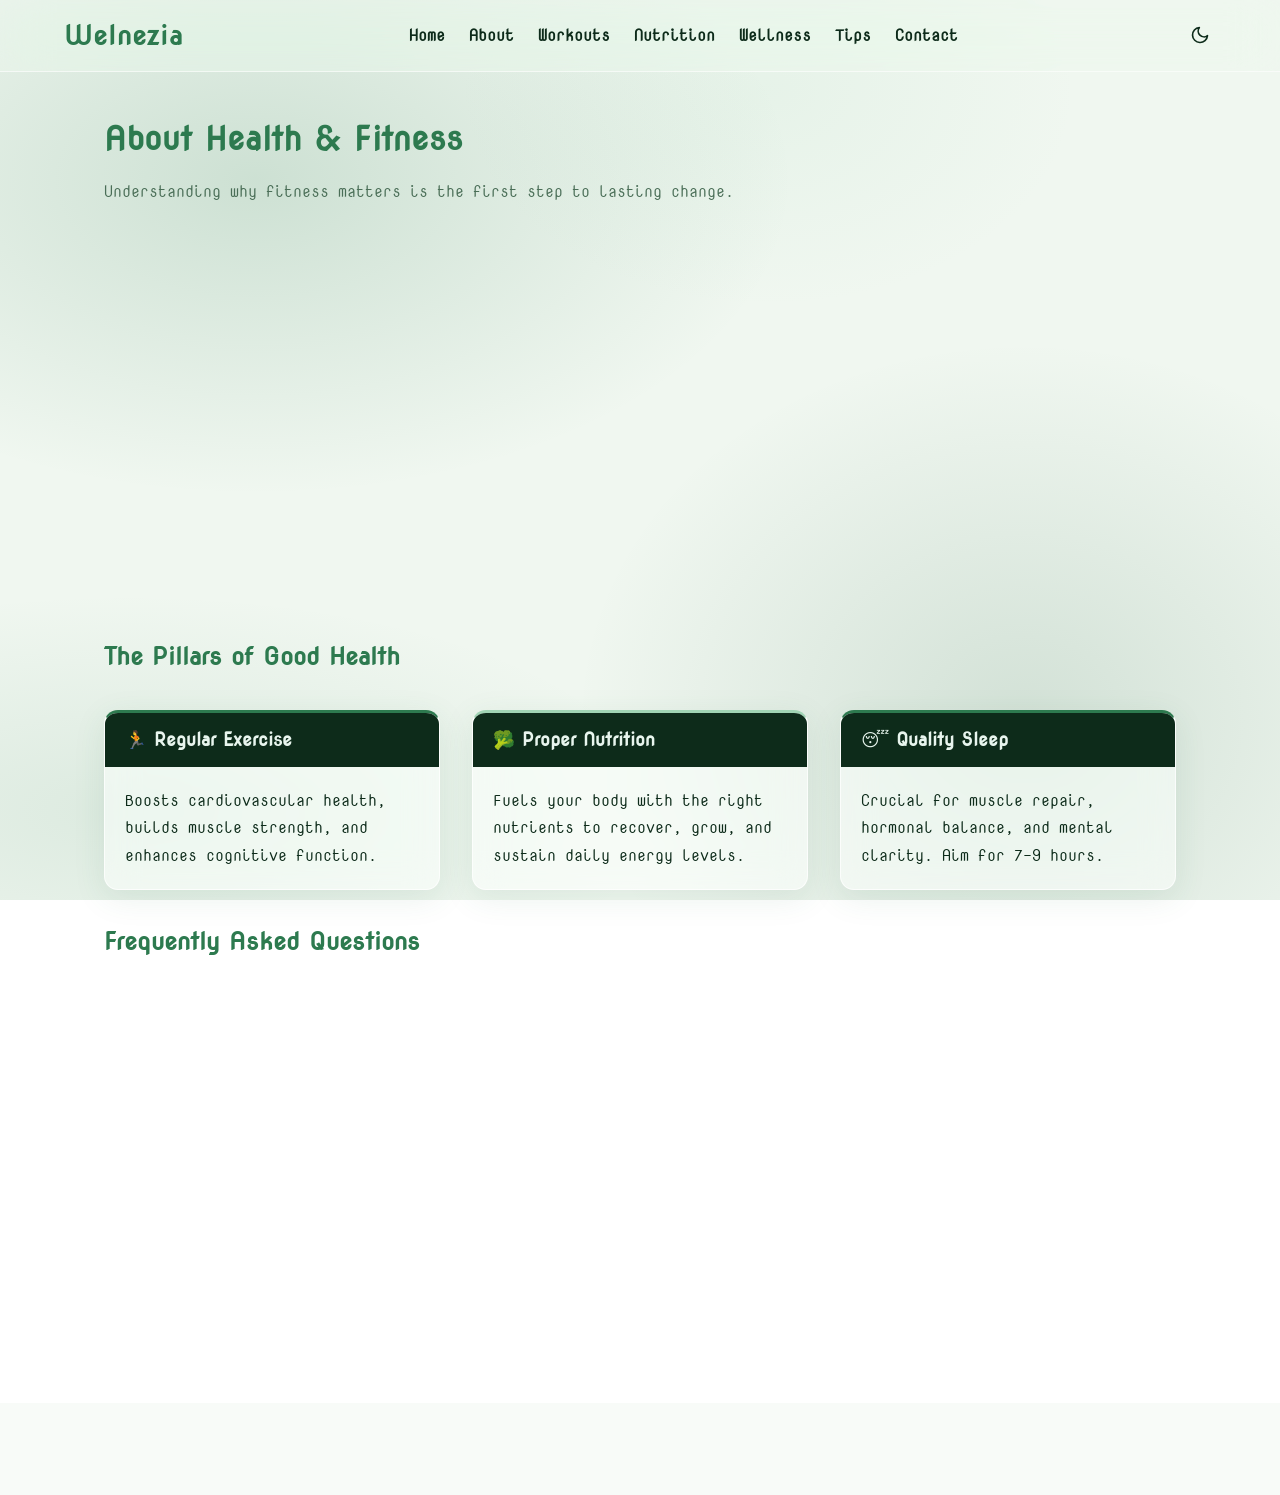
==== about.html @ c623b684 "css completed, wellness and nutrition added" ====
<!DOCTYPE html>
<html lang="en">
<head>
  <meta charset="UTF-8">
  <meta name="viewport" content="width=device-width, initial-scale=1.0">
  <title>Welnezia | About Health & Fitness</title>
  <meta name="description" content="Welnezia – About Health & Fitness. Health, fitness and mental wellness.">
  <meta name="keywords" content="health, fitness, diet, wellness, workout, nutrition">
  <meta property="og:title" content="Welnezia | About Health & Fitness">
  <meta property="og:image" content="https://picsum.photos/seed/welnezia/1200/630">
  <link rel="preconnect" href="https://fonts.googleapis.com">
  <link rel="preconnect" href="https://fonts.gstatic.com" crossorigin>
  <link href="https://fonts.googleapis.com/css2?family=Nova+Mono&family=Nova+Round&display=swap" rel="stylesheet">
  <link rel="stylesheet" href="css/style.css">
  <link rel="icon" href="data:image/svg+xml,<svg xmlns=%22http://www.w3.org/2000/svg%22 viewBox=%220 0 100 100%22><text y=%22.9em%22 font-size=%2290%22>🌿</text></svg>">
</head>
<body>
  <header>
    <a href="index.html" class="logo">Welnezia</a>
    <nav>
      <ul class="nav-links">
        <li><a href="index.html">Home</a></li>
        <li><a href="about.html">About</a></li>
        <li><a href="workouts.html">Workouts</a></li>
        <li><a href="nutrition.html">Nutrition</a></li>
        <li><a href="mental-wellness.html">Wellness</a></li>
        <li><a href="tips.html">Tips</a></li>
        <li><a href="contact.html">Contact</a></li>
      </ul>
    </nav>
    <div class="nav-controls">
      <button id="theme-toggle" aria-label="Toggle theme"></button>
      <button id="hamburger" aria-label="Open menu"></button>
    </div>
  </header>
  <div id="mobile-menu">
    <a href="index.html">Home</a>
    <a href="about.html">About</a>
    <a href="workouts.html">Workouts</a>
    <a href="nutrition.html">Nutrition</a>
    <a href="mental-wellness.html">Wellness</a>
    <a href="tips.html">Tips</a>
    <a href="contact.html">Contact</a>
  </div>
  <main>

    <h1>About Health &amp; Fitness</h1>
    <p style="color:var(--text-muted); margin-bottom:2rem;">Understanding why fitness matters is the first step to lasting change.</p>

    <div class="media-wrapper">
      <iframe width="100%" height="360" src="https://www.youtube.com/embed/v7AYKMP6rOE" title="Why Fitness Matters" frameborder="0" allowfullscreen loading="lazy"></iframe>
    </div>

    <section style="margin: 2rem 0;">
      <h2>The Pillars of Good Health</h2>
      <div class="grid-container">
        <div class="card"><div class="card-heading">🏃 Regular Exercise</div><div class="card-body"><p>Boosts cardiovascular health, builds muscle strength, and enhances cognitive function.</p></div></div>
        <div class="card"><div class="card-heading">🥦 Proper Nutrition</div><div class="card-body"><p>Fuels your body with the right nutrients to recover, grow, and sustain daily energy levels.</p></div></div>
        <div class="card"><div class="card-heading">😴 Quality Sleep</div><div class="card-body"><p>Crucial for muscle repair, hormonal balance, and mental clarity. Aim for 7–9 hours.</p></div></div>
      </div>
    </section>

    <section style="margin: 2rem 0;">
      <h2>Frequently Asked Questions</h2>
      <details><summary>Why is fitness important?</summary><p>It improves cardiovascular health, builds muscle, enhances mental clarity, reduces stress, and helps prevent chronic diseases.</p></details>
      <details><summary>What are the risks of a sedentary lifestyle?</summary><p>Increased risk of obesity, heart disease, type-2 diabetes, depression, and a significantly reduced metabolic rate.</p></details>
      <details><summary>How often should a beginner exercise?</summary><p>Start with 3–4 days per week with moderate intensity. Consistency matters more than intensity in the beginning.</p></details>
      <details><summary>Can I get fit without a gym?</summary><p>Absolutely! Bodyweight exercises like push-ups, squats, and yoga can be extremely effective when done regularly.</p></details>
    </section>
  </main>
  <footer>
    <p>&copy; 2026 <strong>Welnezia</strong> &mdash; Amrita School of Computing, S2 B.Tech CSE-AI</p>
  </footer>
  <script src="js/script.js"></script>
</body>
</html>
---- css/style.css ----
@import url('https://fonts.googleapis.com/css2?family=Nova+Mono&family=Nova+Round&display=swap');

/* ── Reset ── */
*, *::before, *::after { box-sizing: border-box; margin: 0; padding: 0; }
html { scroll-behavior: smooth; font-size: 16px; }

/* ── CSS Variables ── */
:root {
  /* Forest Green scale */
  --green-50:  #e8f5ee;
  --green-100: #c8e6d4;
  --green-200: #a0d4b4;
  --green-400: #2d7a4f;
  --green-600: #1e5c3a;
  --green-800: #133d27;
  --green-900: #0d2b1a;

  /* Light theme */
  --bg: #f0f7f0;
  --surface: rgba(255,255,255,0.55);
  --primary: var(--green-400);
  --text: #0d2b1a;
  --text-muted: #4a6e57;
  --border: rgba(255,255,255,0.70);
  --card-heading-bg: var(--green-900);
  --card-heading-text: var(--green-50);
  --shadow: 0 8px 32px rgba(45,122,79,0.10);
  --nav-bg: rgba(240,247,240,0.45);
  --nav-border: rgba(255,255,255,0.60);
  --error: #b91c1c;
  --font-display: 'Nova Round', system-ui, sans-serif;
  --font-body: 'Nova Mono', monospace;
}

[data-theme="dark"] {
  --bg: #0a0f0b;
  --surface: rgba(20,35,25,0.60);
  --primary: #4db87a;
  --text: #e8f5ee;
  --text-muted: #8aab8a;
  --border: rgba(255,255,255,0.07);
  --card-heading-bg: var(--green-50);
  --card-heading-text: var(--green-900);
  --shadow: 0 8px 32px rgba(0,0,0,0.50);
  --nav-bg: rgba(10,15,11,0.55);
  --nav-border: rgba(255,255,255,0.08);
  --error: #f87171;
}

/* ── Mesh Gradient Background ── */
body {
  font-family: var(--font-body);
  color: var(--text);
  line-height: 1.7;
  min-height: 100vh;
  transition: color 0.3s;
}

body::before {
  content: '';
  position: fixed;
  inset: 0;
  z-index: -1;
  background:
    radial-gradient(ellipse 60% 50% at 20% 20%, rgba(45,122,79,0.18) 0%, transparent 70%),
    radial-gradient(ellipse 50% 60% at 80% 80%, rgba(30,92,58,0.14) 0%, transparent 70%),
    radial-gradient(ellipse 40% 40% at 60% 10%, rgba(160,212,180,0.12) 0%, transparent 60%),
    radial-gradient(ellipse 70% 40% at 10% 90%, rgba(45,122,79,0.10) 0%, transparent 60%),
    var(--bg);
  transition: background 0.3s;
}

[data-theme="dark"] body::before {
  background:
    radial-gradient(ellipse 50% 40% at 15% 25%, rgba(20,50,30,0.55) 0%, transparent 70%),
    radial-gradient(ellipse 40% 50% at 85% 75%, rgba(13,43,26,0.50) 0%, transparent 70%),
    radial-gradient(ellipse 30% 35% at 55% 5%,  rgba(30,60,40,0.30) 0%, transparent 60%),
    radial-gradient(ellipse 60% 30% at 5% 95%,  rgba(10,25,15,0.40) 0%, transparent 60%),
    var(--bg);
}

/* ── Glassmorphism Navbar ── */
header {
  background: var(--nav-bg);
  backdrop-filter: blur(24px) saturate(180%);
  -webkit-backdrop-filter: blur(24px) saturate(180%);
  border-bottom: 1px solid var(--nav-border);
  padding: 0.85rem 5%;
  display: flex;
  justify-content: space-between;
  align-items: center;
  position: sticky;
  top: 0;
  z-index: 1000;
}

.logo {
  font-family: var(--font-display);
  font-size: 1.6rem;
  font-weight: 700;
  color: var(--primary);
  text-decoration: none;
  letter-spacing: 1px;
}

/* Desktop nav */
.nav-links {
  display: flex;
  list-style: none;
  gap: 1.5rem;
  align-items: center;
}
.nav-links a {
  text-decoration: none;
  color: var(--text);
  font-family: var(--font-body);
  font-weight: 600;
  transition: color 0.2s;
}
.nav-links a:hover, .nav-links a.active { color: var(--primary); }

/* Nav right controls */
.nav-controls {
  display: flex;
  align-items: center;
  gap: 0.5rem;
}

#theme-toggle, #hamburger {
  background: none;
  border: none;
  cursor: pointer;
  color: var(--text);
  display: flex;
  align-items: center;
  justify-content: center;
  padding: 6px;
  border-radius: 6px;
  transition: background 0.2s;
}
#theme-toggle:hover, #hamburger:hover { background: rgba(45,122,79,0.12); }

/* Mobile Menu (Glass Dropdown) */
#mobile-menu {
  display: none;
  position: fixed;
  top: 57px;
  left: 0;
  right: 0;
  background: var(--nav-bg);
  backdrop-filter: blur(24px) saturate(180%);
  -webkit-backdrop-filter: blur(24px) saturate(180%);
  border-bottom: 1px solid var(--nav-border);
  padding: 1rem 5%;
  flex-direction: column;
  gap: 1rem;
  z-index: 1001;
}
#mobile-menu.open { display: flex; }
#mobile-menu a {
  text-decoration: none;
  color: var(--text);
  font-family: var(--font-body);
  font-weight: 600;
  padding: 0.5rem 0;
  border-bottom: 1px solid var(--border);
  transition: color 0.2s;
}
#mobile-menu a:hover { color: var(--primary); }

/* Hide hamburger on desktop */
#hamburger { display: none; }
@media (max-width: 768px) {
  .nav-links { display: none; }
  #hamburger { display: flex; }
}

/* ── Main Layout ── */
main {
  max-width: 1200px;
  margin: 0 auto;
  padding: 2.5rem 5%;
  min-height: 80vh;
}

h1, h2, h3, h4 {
  font-family: var(--font-display);
  color: var(--primary);
  margin-bottom: 0.75rem;
}

/* ── Hero Section ── */
.hero {
  text-align: center;
  padding: 5rem 1rem 4rem;
}
.hero h1 { font-size: 3rem; margin-bottom: 1rem; }
.hero p  { font-size: 1.1rem; color: var(--text-muted); max-width: 600px; margin: 0 auto 2rem; }

/* ── Glass Cards ── */
.card {
  background: var(--surface);
  backdrop-filter: blur(16px) saturate(160%);
  -webkit-backdrop-filter: blur(16px) saturate(160%);
  border: 1px solid var(--border);
  border-radius: 14px;
  box-shadow: var(--shadow);
  overflow: hidden;
  transition: transform 0.3s, box-shadow 0.3s;
}
.card:hover {
  transform: translateY(-6px);
  box-shadow: 0 16px 48px rgba(45,122,79,0.18);
}
.card-heading {
  background: var(--card-heading-bg);
  color: var(--card-heading-text);
  font-family: var(--font-display);
  font-size: 1.1rem;
  font-weight: 700;
  padding: 0.75rem 1.25rem;
}
.card-body { padding: 1.25rem; }

/* ── Grid ── */
.grid-container {
  display: grid;
  grid-template-columns: repeat(auto-fit, minmax(280px, 1fr));
  gap: 2rem;
  margin: 2rem 0;
}

/* ── Buttons ── */
.btn {
  display: inline-block;
  padding: 0.75rem 1.8rem;
  background: var(--primary);
  color: #fff;
  border: none;
  border-radius: 8px;
  cursor: pointer;
  font-family: var(--font-body);
  font-weight: 700;
  text-decoration: none;
  transition: transform 0.2s, filter 0.2s;
}
.btn:hover { transform: translateY(-2px); filter: brightness(1.12); }

/* ── Tables ── */
table { width: 100%; border-collapse: collapse; margin: 2rem 0; }
caption { padding: 0.75rem; font-family: var(--font-display); color: var(--text-muted); }
th, td { padding: 0.85rem 1rem; border: 1px solid rgba(45,122,79,0.2); text-align: left; }
thead th { background: var(--green-400); color: #fff; font-family: var(--font-display); }
tbody tr:nth-child(even) { background: rgba(45,122,79,0.05); }
tfoot td { font-weight: bold; background: rgba(45,122,79,0.08); }

/* ── Forms ── */
form {
  background: var(--surface);
  backdrop-filter: blur(16px);
  -webkit-backdrop-filter: blur(16px);
  border: 1px solid var(--border);
  border-radius: 14px;
  padding: 2rem;
  max-width: 620px;
  margin: 0 auto;
  display: flex;
  flex-direction: column;
  gap: 1rem;
}
fieldset { border: 1px solid rgba(45,122,79,0.25); padding: 1.25rem; border-radius: 8px; }
legend { padding: 0 0.5rem; color: var(--primary); font-family: var(--font-display); }
label { font-weight: 600; display: block; margin-top: 0.5rem; }
input[type="text"],
input[type="email"],
input[type="tel"],
input[type="date"],
input[type="number"],
select, textarea {
  width: 100%;
  padding: 0.7rem 1rem;
  border: 1px solid rgba(45,122,79,0.3);
  border-radius: 6px;
  background: rgba(255,255,255,0.3);
  color: var(--text);
  font-family: var(--font-body);
  margin-top: 0.3rem;
}
[data-theme="dark"] input,
[data-theme="dark"] select,
[data-theme="dark"] textarea { background: rgba(20,50,30,0.4); }
input:focus, textarea:focus, select:focus { outline: 2px solid var(--primary); }
.error-msg { color: var(--error); font-size: 0.82rem; display: none; }

/* ── Details/Summary ── */
details {
  background: var(--surface);
  backdrop-filter: blur(12px);
  border: 1px solid var(--border);
  border-radius: 10px;
  padding: 1rem 1.25rem;
  margin-bottom: 1rem;
}
summary { cursor: pointer; color: var(--primary); font-family: var(--font-display); font-weight: 700; }
details p { margin-top: 0.75rem; color: var(--text-muted); }

/* ── Media ── */
img, video { max-width: 100%; height: auto; border-radius: 10px; }
.media-wrapper { margin: 2rem 0; text-align: center; }
canvas { border-radius: 10px; background: var(--surface); border: 1px solid var(--border); max-width: 100%; }
iframe { border-radius: 10px; }

/* ── Footer ── */
footer {
  text-align: center;
  padding: 2rem;
  background: var(--nav-bg);
  backdrop-filter: blur(24px);
  border-top: 1px solid var(--nav-border);
  font-family: var(--font-body);
  color: var(--text-muted);
  margin-top: 4rem;
}

/* ── Selectors, Pseudo-classes, Pseudo-elements (Requirement) ── */
nav > ul > li > a:not(.active):hover { opacity: 0.8; }
.card:nth-child(odd) { border-top: 3px solid var(--primary); }
.card:nth-child(even) { border-top: 3px solid var(--green-200); }
input[type="checkbox"] + label { cursor: pointer; }
.card::before { content: ''; display: block; }
details summary::after { content: ' ▾'; }
details[open] summary::after { content: ' ▴'; }

/* ── Responsive ── */
@media (max-width: 768px) {
  .hero h1 { font-size: 2rem; }
  main { padding: 1.5rem 4%; }
  .grid-container { grid-template-columns: 1fr; }
}
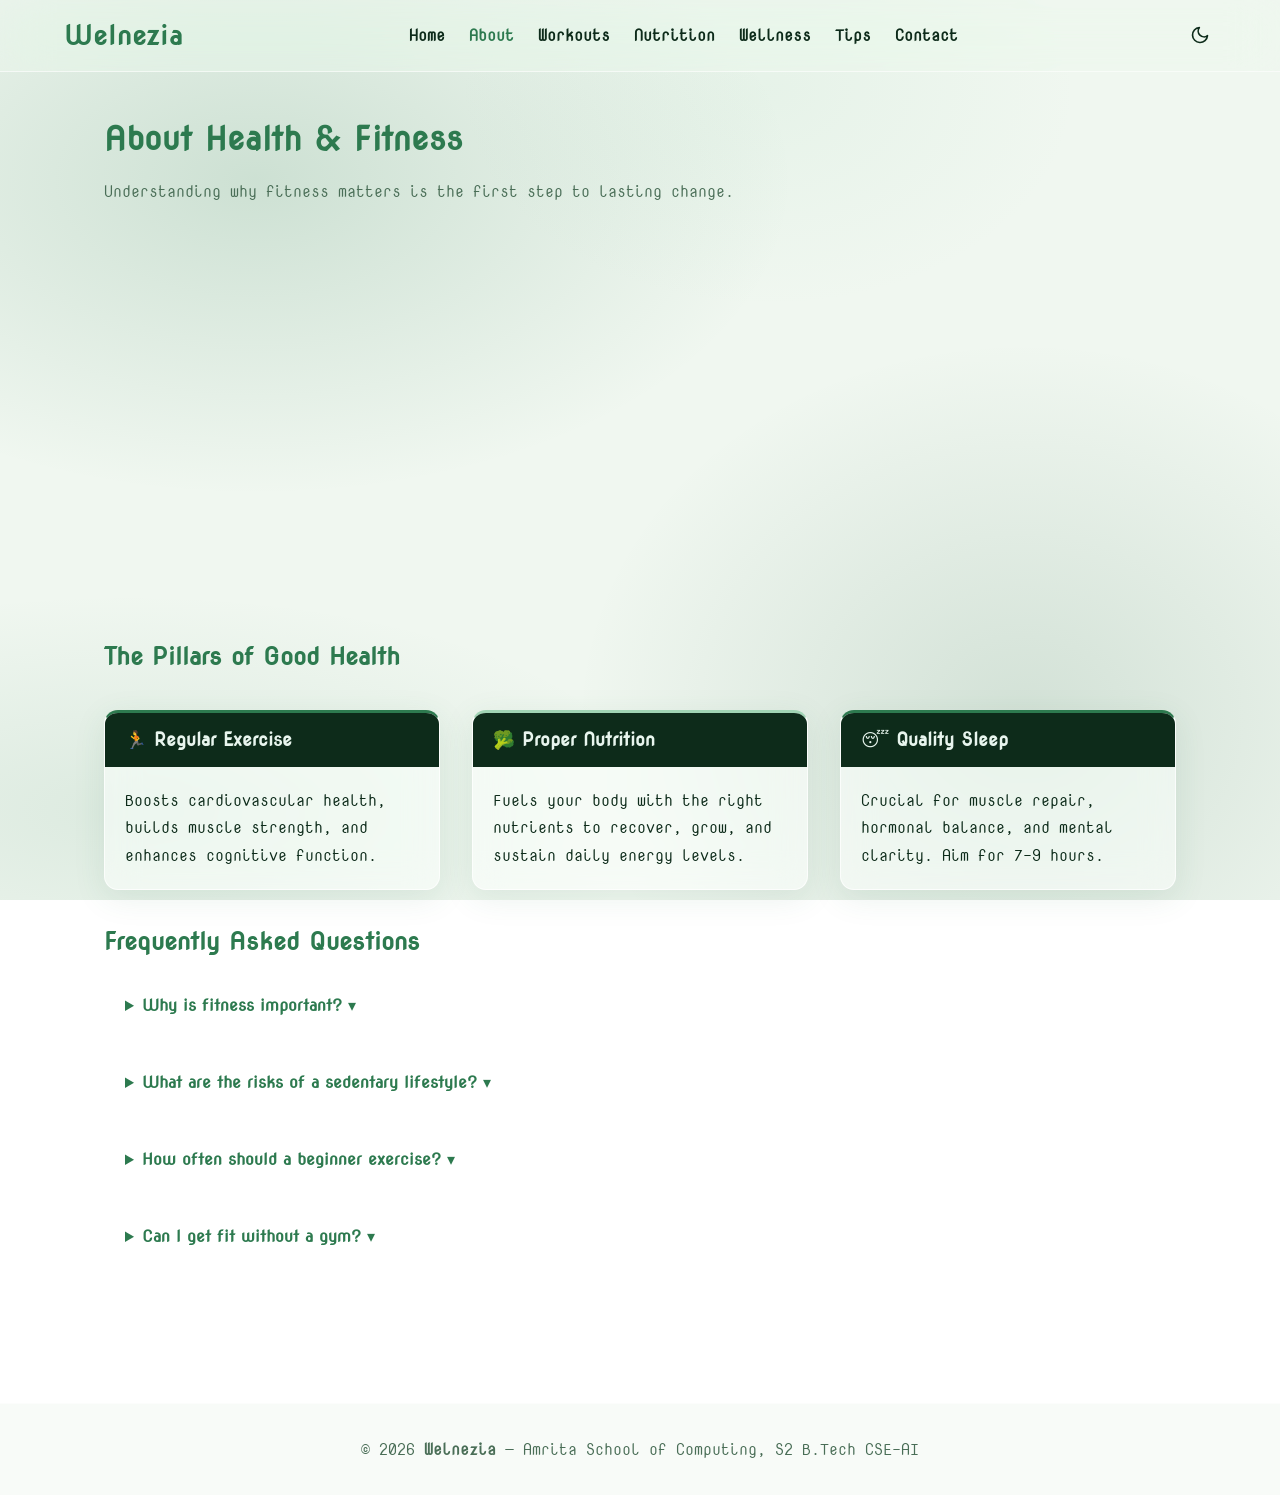
==== commit a43d040b: "." ====
--- a/about.html
+++ b/about.html
@@ -12,7 +12,6 @@
   <link rel="preconnect" href="https://fonts.gstatic.com" crossorigin>
   <link href="https://fonts.googleapis.com/css2?family=Nova+Mono&family=Nova+Round&display=swap" rel="stylesheet">
   <link rel="stylesheet" href="css/style.css">
-  <link rel="icon" href="data:image/svg+xml,<svg xmlns=%22http://www.w3.org/2000/svg%22 viewBox=%220 0 100 100%22><text y=%22.9em%22 font-size=%2290%22>🌿</text></svg>">
 </head>
 <body>
   <header>
@@ -20,11 +19,11 @@
     <nav>
       <ul class="nav-links">
         <li><a href="index.html">Home</a></li>
-        <li><a href="about.html">About</a></li>
+        <li><a href="about.html" class="active">About</a></li>
         <li><a href="workouts.html">Workouts</a></li>
         <li><a href="nutrition.html">Nutrition</a></li>
-        <li><a href="mental-wellness.html">Wellness</a></li>
-        <li><a href="tips.html">Tips</a></li>
+        <li><a href="mental.html">Wellness</a></li>
+        <li><a href="blogs.html">Tips</a></li>
         <li><a href="contact.html">Contact</a></li>
       </ul>
     </nav>
@@ -35,11 +34,11 @@
   </header>
   <div id="mobile-menu">
     <a href="index.html">Home</a>
-    <a href="about.html">About</a>
+    <a href="about.html" class="active">About</a>
     <a href="workouts.html">Workouts</a>
     <a href="nutrition.html">Nutrition</a>
-    <a href="mental-wellness.html">Wellness</a>
-    <a href="tips.html">Tips</a>
+    <a href="mental.html">Wellness</a>
+    <a href="blogs.html">Tips</a>
     <a href="contact.html">Contact</a>
   </div>
   <main>
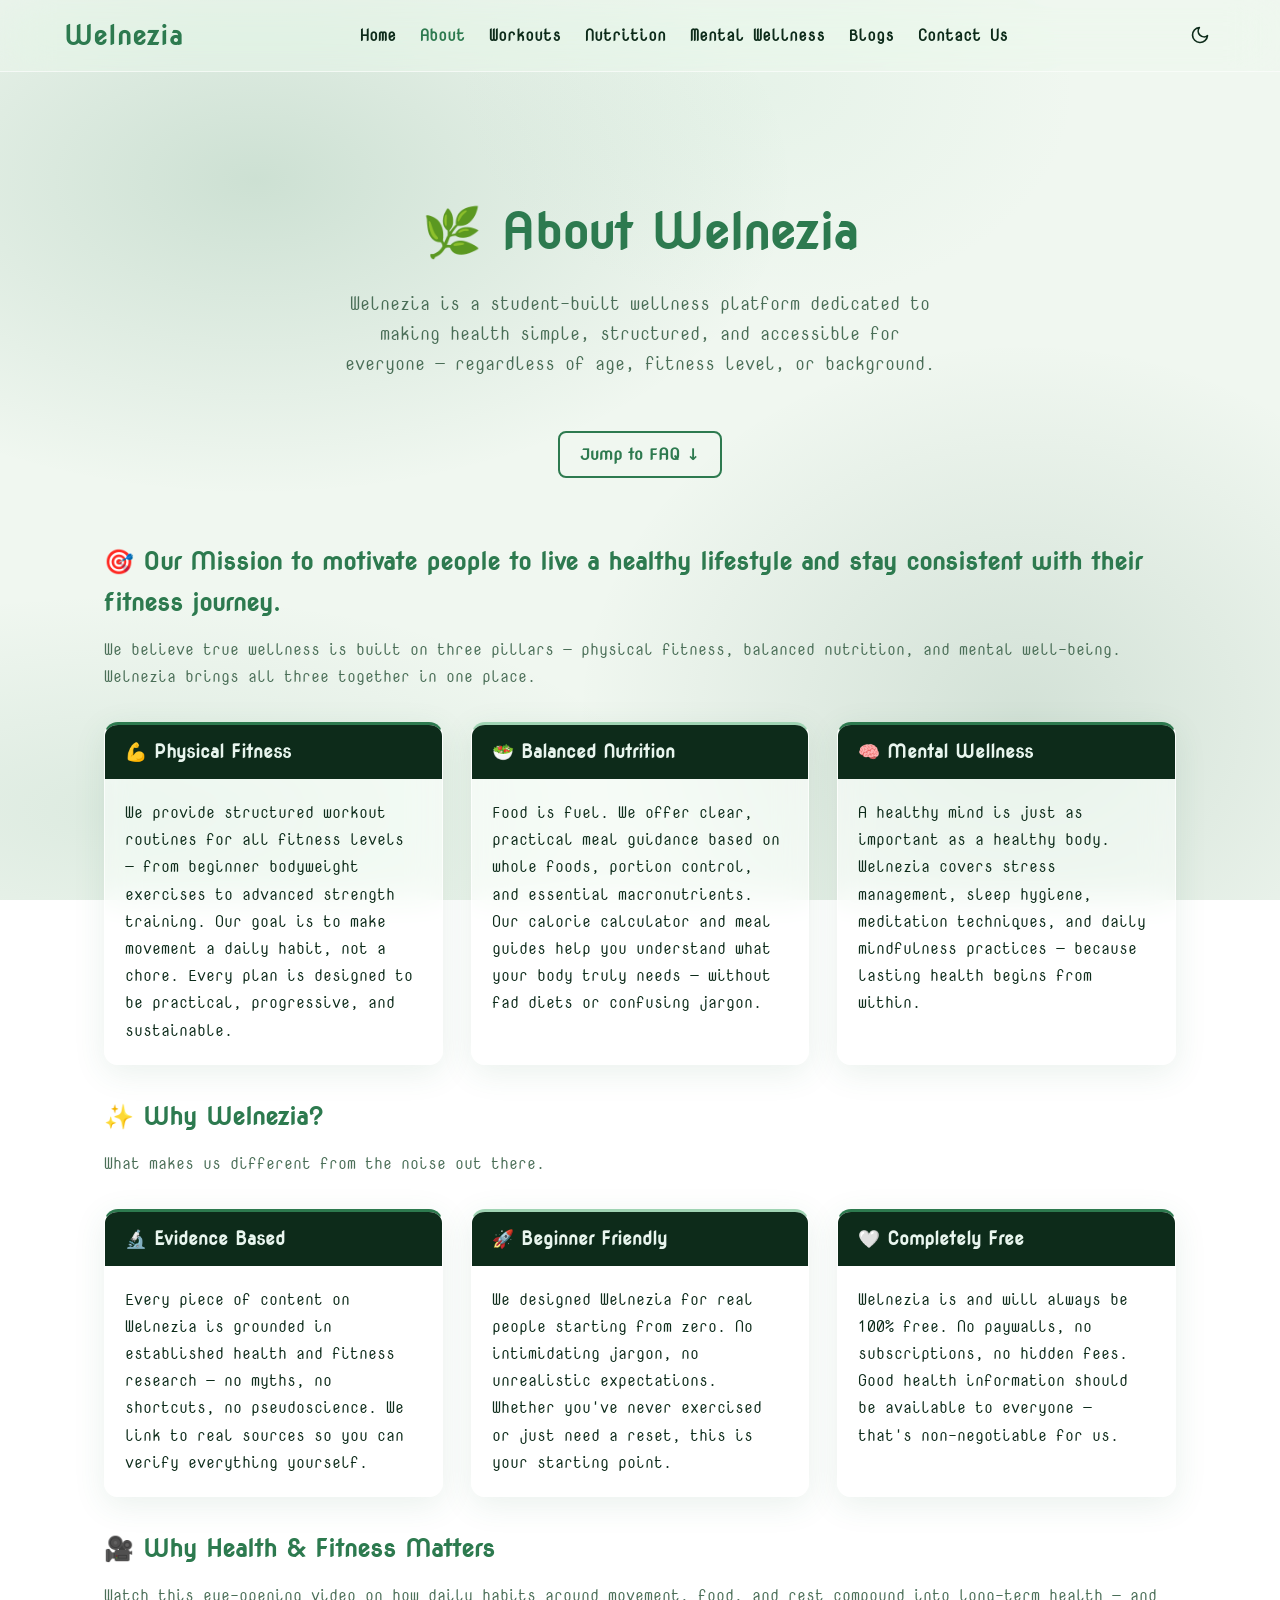
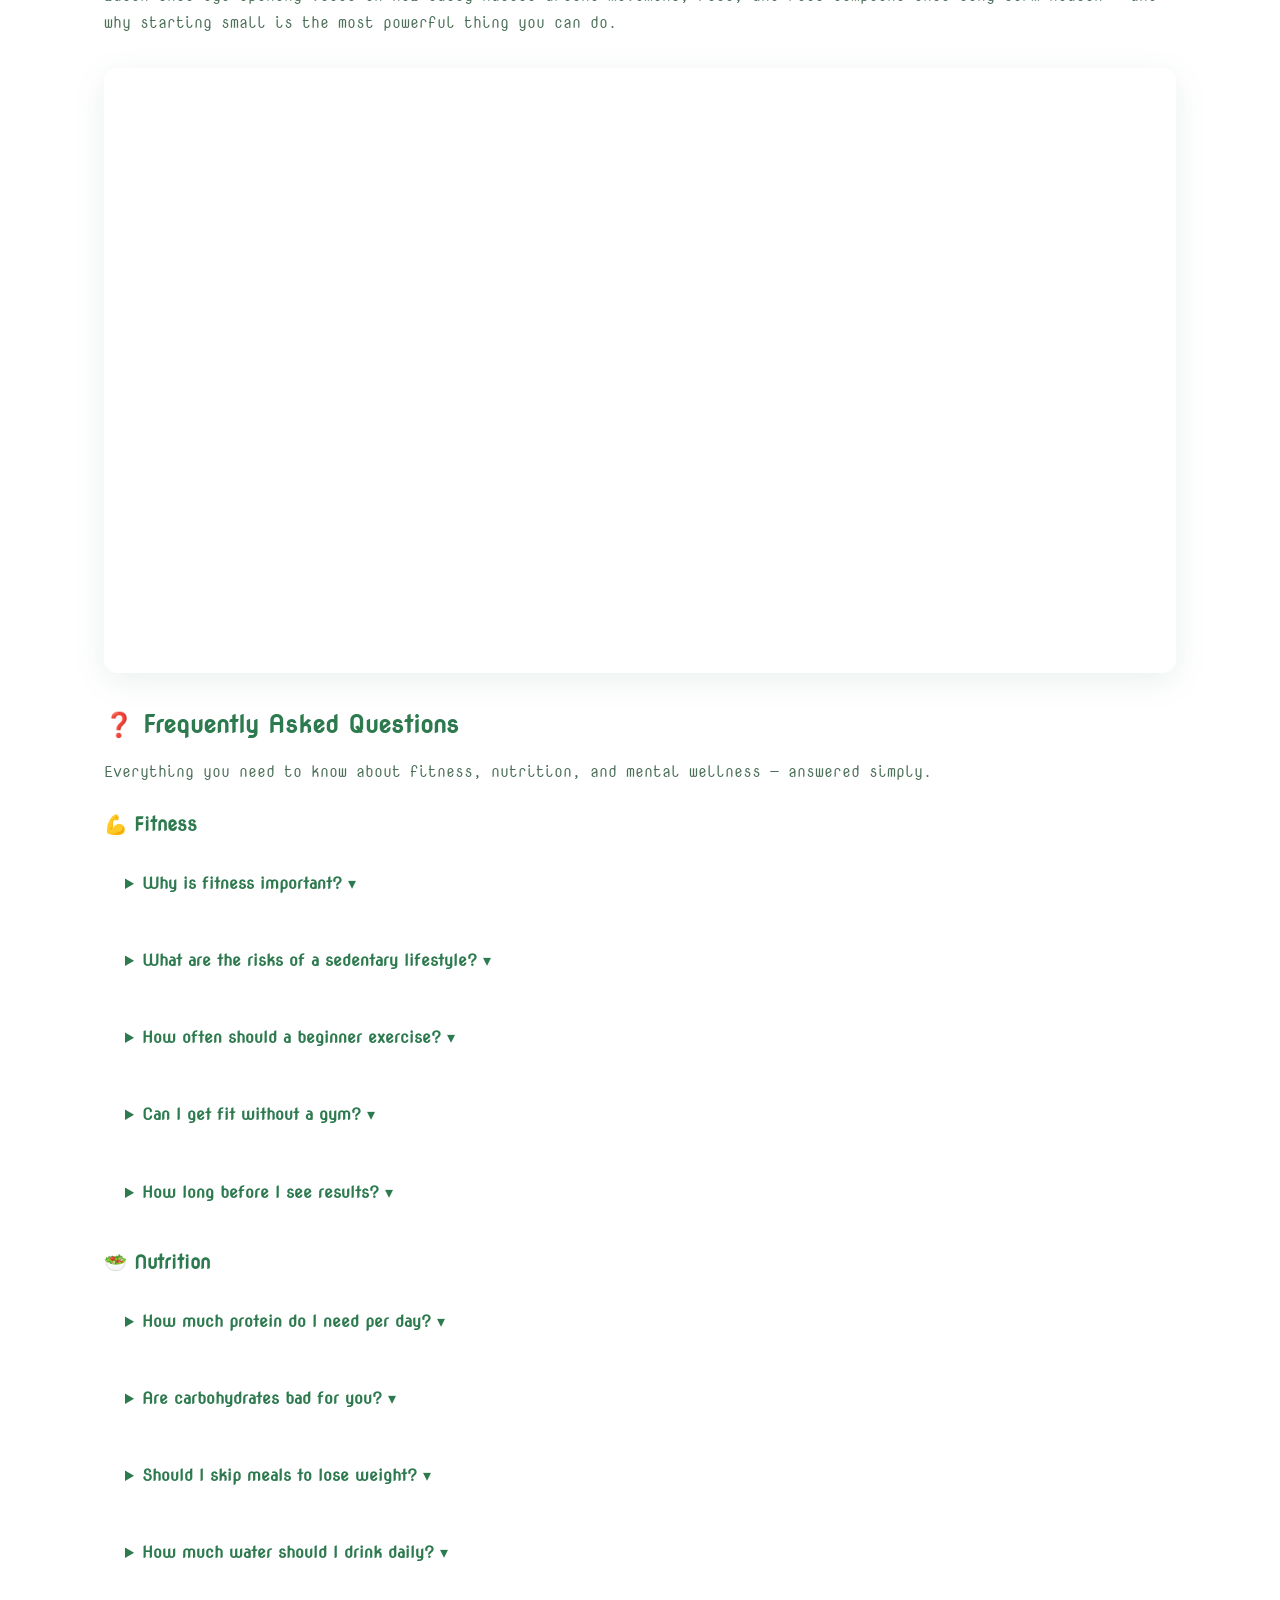
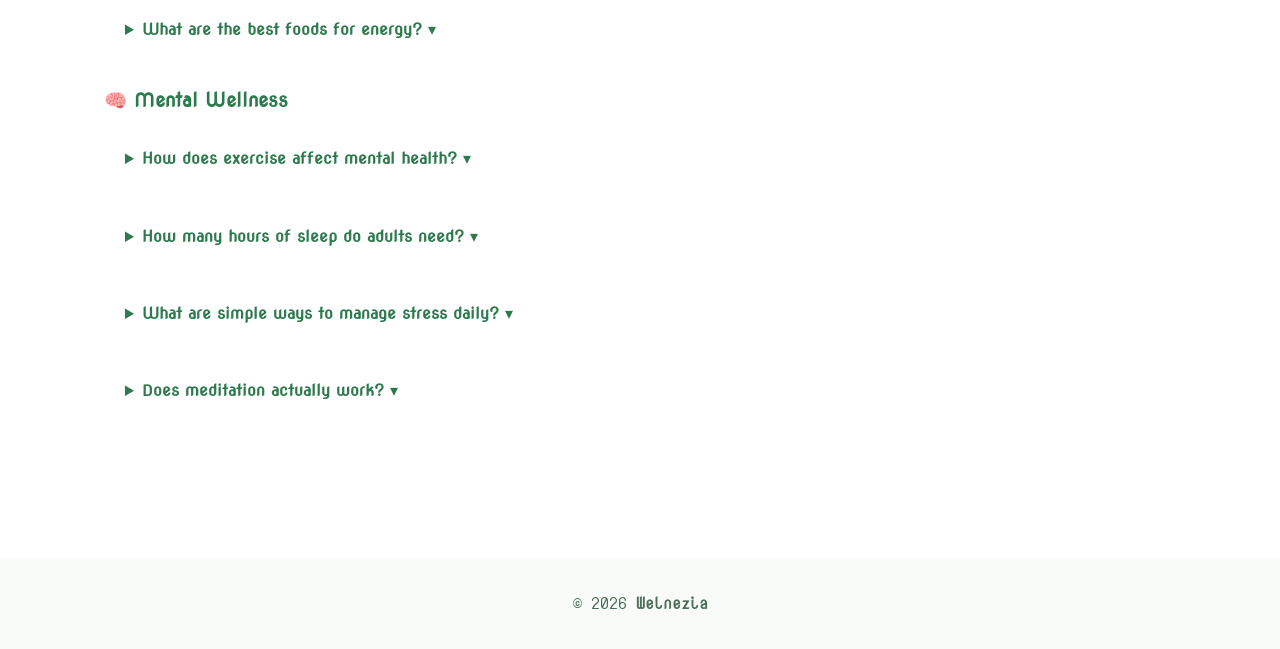
==== commit 09ebaeb3: "navbar and hamburger menu updated" ====
--- a/about.html
+++ b/about.html
@@ -3,17 +3,65 @@
 <head>
   <meta charset="UTF-8">
   <meta name="viewport" content="width=device-width, initial-scale=1.0">
-  <title>Welnezia | About Health & Fitness</title>
-  <meta name="description" content="Welnezia – About Health & Fitness. Health, fitness and mental wellness.">
-  <meta name="keywords" content="health, fitness, diet, wellness, workout, nutrition">
-  <meta property="og:title" content="Welnezia | About Health & Fitness">
+  <title>Welnezia | About</title>
+  <meta name="description" content="Welnezia – About us. Learn about our mission, vision and approach to health, fitness and mental wellness.">
+  <meta name="keywords" content="about welnezia, health mission, fitness vision, wellness, nutrition">
+  <meta property="og:title" content="Welnezia | About">
   <meta property="og:image" content="https://picsum.photos/seed/welnezia/1200/630">
   <link rel="preconnect" href="https://fonts.googleapis.com">
   <link rel="preconnect" href="https://fonts.gstatic.com" crossorigin>
   <link href="https://fonts.googleapis.com/css2?family=Nova+Mono&family=Nova+Round&display=swap" rel="stylesheet">
   <link rel="stylesheet" href="css/style.css">
+  <style>
+    .about-grid {
+      display: grid;
+      grid-template-columns: repeat(3, 1fr);
+      gap: 1.75rem;
+      margin: 2rem 0;
+    }
+    @media (max-width: 768px) {
+      .about-grid { grid-template-columns: 1fr; }
+    }
+    .video-wrapper {
+      position: relative;
+      padding-bottom: 56.25%;
+      height: 0;
+      overflow: hidden;
+      border-radius: 14px;
+      border: 1px solid var(--border);
+      box-shadow: var(--shadow);
+      margin: 2rem 0;
+    }
+    .video-wrapper iframe {
+      position: absolute;
+      top: 0; left: 0;
+      width: 100%; height: 100%;
+      border: 0;
+      border-radius: 14px;
+    }
+    .faq-section details {
+      margin-bottom: 1rem;
+    }
+    .anchor-btn {
+      display: inline-block;
+      margin-top: 1.25rem;
+      color: var(--primary);
+      font-weight: 700;
+      font-family: var(--font-display);
+      text-decoration: none;
+      border: 2px solid var(--primary);
+      padding: 0.5rem 1.25rem;
+      border-radius: 8px;
+      transition: background 0.2s, color 0.2s;
+    }
+    .anchor-btn:hover {
+      background: var(--primary);
+      color: #fff;
+    }
+  </style>
 </head>
 <body>
+
   <header>
     <a href="index.html" class="logo">Welnezia</a>
     <nav>
@@ -22,9 +70,9 @@
         <li><a href="about.html" class="active">About</a></li>
         <li><a href="workouts.html">Workouts</a></li>
         <li><a href="nutrition.html">Nutrition</a></li>
-        <li><a href="mental.html">Wellness</a></li>
-        <li><a href="blogs.html">Tips</a></li>
-        <li><a href="contact.html">Contact</a></li>
+        <li><a href="mental.html">Mental Wellness</a></li>
+        <li><a href="blogs.html">Blogs</a></li>
+        <li><a href="contact.html">Contact Us</a></li>
       </ul>
     </nav>
     <div class="nav-controls">
@@ -32,44 +80,189 @@
       <button id="hamburger" aria-label="Open menu"></button>
     </div>
   </header>
+
   <div id="mobile-menu">
     <a href="index.html">Home</a>
     <a href="about.html" class="active">About</a>
     <a href="workouts.html">Workouts</a>
     <a href="nutrition.html">Nutrition</a>
-    <a href="mental.html">Wellness</a>
-    <a href="blogs.html">Tips</a>
-    <a href="contact.html">Contact</a>
+    <a href="mental.html">Mental Wellness</a>
+    <a href="blogs.html">Blogs</a>
+    <a href="contact.html">Contact Us</a>
   </div>
+
   <main>
 
-    <h1>About Health &amp; Fitness</h1>
-    <p style="color:var(--text-muted); margin-bottom:2rem;">Understanding why fitness matters is the first step to lasting change.</p>
-
-    <div class="media-wrapper">
-      <iframe width="100%" height="360" src="https://www.youtube.com/embed/v7AYKMP6rOE" title="Why Fitness Matters" frameborder="0" allowfullscreen loading="lazy"></iframe>
-    </div>
-
-    <section style="margin: 2rem 0;">
-      <h2>The Pillars of Good Health</h2>
-      <div class="grid-container">
-        <div class="card"><div class="card-heading">🏃 Regular Exercise</div><div class="card-body"><p>Boosts cardiovascular health, builds muscle strength, and enhances cognitive function.</p></div></div>
-        <div class="card"><div class="card-heading">🥦 Proper Nutrition</div><div class="card-body"><p>Fuels your body with the right nutrients to recover, grow, and sustain daily energy levels.</p></div></div>
-        <div class="card"><div class="card-heading">😴 Quality Sleep</div><div class="card-body"><p>Crucial for muscle repair, hormonal balance, and mental clarity. Aim for 7–9 hours.</p></div></div>
+    <!-- Hero -->
+    <section class="hero">
+      <h1>🌿 About Welnezia</h1>
+      <p>Welnezia is a student-built wellness platform dedicated to making health simple, structured, and accessible for everyone — regardless of age, fitness level, or background.</p>
+      <a href="#faq" class="anchor-btn">Jump to FAQ &#8595;</a>
+    </section>
+
+    <!-- Mission -->
+    <section style="margin-bottom:2rem;">
+      <h2>🎯 Our Mission to motivate people to live a healthy lifestyle and stay consistent with their fitness journey.</h2>
+      <p style="color:var(--text-muted); margin-bottom:1.5rem;">We believe true wellness is built on three pillars — physical fitness, balanced nutrition, and mental well-being. Welnezia brings all three together in one place.</p>
+      <div class="about-grid">
+
+        <div class="card">
+          <div class="card-heading">💪 Physical Fitness</div>
+          <div class="card-body">
+            <p>We provide structured workout routines for all fitness levels — from beginner bodyweight exercises to advanced strength training. Our goal is to make movement a daily habit, not a chore. Every plan is designed to be practical, progressive, and sustainable.</p>
+          </div>
+        </div>
+
+        <div class="card">
+          <div class="card-heading">🥗 Balanced Nutrition</div>
+          <div class="card-body">
+            <p>Food is fuel. We offer clear, practical meal guidance based on whole foods, portion control, and essential macronutrients. Our calorie calculator and meal guides help you understand what your body truly needs — without fad diets or confusing jargon.</p>
+          </div>
+        </div>
+
+        <div class="card">
+          <div class="card-heading">🧠 Mental Wellness</div>
+          <div class="card-body">
+            <p>A healthy mind is just as important as a healthy body. Welnezia covers stress management, sleep hygiene, meditation techniques, and daily mindfulness practices — because lasting health begins from within.</p>
+          </div>
+        </div>
+
       </div>
     </section>
 
-    <section style="margin: 2rem 0;">
-      <h2>Frequently Asked Questions</h2>
-      <details><summary>Why is fitness important?</summary><p>It improves cardiovascular health, builds muscle, enhances mental clarity, reduces stress, and helps prevent chronic diseases.</p></details>
-      <details><summary>What are the risks of a sedentary lifestyle?</summary><p>Increased risk of obesity, heart disease, type-2 diabetes, depression, and a significantly reduced metabolic rate.</p></details>
-      <details><summary>How often should a beginner exercise?</summary><p>Start with 3–4 days per week with moderate intensity. Consistency matters more than intensity in the beginning.</p></details>
-      <details><summary>Can I get fit without a gym?</summary><p>Absolutely! Bodyweight exercises like push-ups, squats, and yoga can be extremely effective when done regularly.</p></details>
-    </section>
+    <!-- Why Welnezia -->
+    <section style="margin-bottom:2rem;">
+      <h2>✨ Why Welnezia?</h2>
+      <p style="color:var(--text-muted); margin-bottom:1.5rem;">What makes us different from the noise out there.</p>
+      <div class="about-grid">
+
+        <div class="card">
+          <div class="card-heading">🔬 Evidence Based</div>
+          <div class="card-body">
+            <p>Every piece of content on Welnezia is grounded in established health and fitness research — no myths, no shortcuts, no pseudoscience. We link to real sources so you can verify everything yourself.</p>
+          </div>
+        </div>
+
+        <div class="card">
+          <div class="card-heading">🚀 Beginner Friendly</div>
+          <div class="card-body">
+            <p>We designed Welnezia for real people starting from zero. No intimidating jargon, no unrealistic expectations. Whether you've never exercised or just need a reset, this is your starting point.</p>
+          </div>
+        </div>
+
+        <div class="card">
+          <div class="card-heading">🤍 Completely Free</div>
+          <div class="card-body">
+            <p>Welnezia is and will always be 100% free. No paywalls, no subscriptions, no hidden fees. Good health information should be available to everyone — that's non-negotiable for us.</p>
+          </div>
+        </div>
+
+      </div>
+    </section>
+
+    <!-- YouTube Embed -->
+    <section style="margin-bottom:2rem;">
+      <h2>🎥 Why Health &amp; Fitness Matters</h2>
+      <p style="color:var(--text-muted); margin-bottom:1rem;">Watch this eye-opening video on how daily habits around movement, food, and rest compound into long-term health — and why starting small is the most powerful thing you can do.</p>
+      <div class="video-wrapper">
+        <iframe
+          src="https://www.youtube.com/embed/_HEnohs6yYw"
+          title="The Importance of Health and Fitness - YouTube"
+          allow="accelerometer; autoplay; clipboard-write; encrypted-media; gyroscope; picture-in-picture"
+          allowfullscreen>
+        </iframe>
+      </div>
+    </section>
+
+    <!-- FAQ -->
+    <section class="faq-section" id="faq" style="margin-bottom:2rem;">
+      <h2>❓ Frequently Asked Questions</h2>
+      <p style="color:var(--text-muted); margin-bottom:1.5rem;">Everything you need to know about fitness, nutrition, and mental wellness — answered simply.</p>
+
+      <h3 style="margin:1.5rem 0 0.75rem;">💪 Fitness</h3>
+
+      <details>
+        <summary>Why is fitness important?</summary>
+        <p>Regular physical activity improves cardiovascular health, builds muscle, enhances mental clarity, reduces stress, and helps prevent chronic diseases like diabetes, obesity, and heart disease.</p>
+      </details>
+
+      <details>
+        <summary>What are the risks of a sedentary lifestyle?</summary>
+        <p>Sitting too much increases the risk of obesity, type 2 diabetes, cardiovascular disease, poor posture, and even depression. Even light movement throughout the day can significantly reduce these risks.</p>
+      </details>
+
+      <details>
+        <summary>How often should a beginner exercise?</summary>
+        <p>Beginners should aim for 3–4 days per week, starting with 20–30 minute sessions. Focus on consistency over intensity — building the habit matters more than pushing hard too soon.</p>
+      </details>
+
+      <details>
+        <summary>Can I get fit without a gym?</summary>
+        <p>Absolutely. Bodyweight exercises like push-ups, squats, lunges, and planks can build real strength and fitness. A pair of resistance bands and consistency will take you further than any gym membership without dedication.</p>
+      </details>
+
+      <details>
+        <summary>How long before I see results?</summary>
+        <p>Most people notice improved energy and mood within 2 weeks. Visible physical changes typically take 6–8 weeks of consistent training and proper nutrition. Progress photos and strength logs help you see what the mirror might miss.</p>
+      </details>
+
+      <h3 style="margin:1.5rem 0 0.75rem;">🥗 Nutrition</h3>
+
+      <details>
+        <summary>How much protein do I need per day?</summary>
+        <p>For general health, 0.8g per kg of body weight is the minimum. For muscle building or active individuals, 1.2–2.0g per kg is recommended. Good sources include eggs, chicken, fish, legumes, paneer, and Greek yogurt.</p>
+      </details>
+
+      <details>
+        <summary>Are carbohydrates bad for you?</summary>
+        <p>No. Carbohydrates are your body's primary energy source. The key is choosing complex carbs — oats, brown rice, fruits, vegetables, and whole grains — over refined sugars and processed foods.</p>
+      </details>
+
+      <details>
+        <summary>Should I skip meals to lose weight?</summary>
+        <p>No. Skipping meals often leads to overeating later and slows your metabolism. Instead, focus on eating smaller, balanced meals regularly. A calorie deficit through mindful eating is far more effective and sustainable.</p>
+      </details>
+
+      <details>
+        <summary>How much water should I drink daily?</summary>
+        <p>The general recommendation is 2.5–3 litres per day for adults. Active individuals and those in hot climates need more. A good rule of thumb — if your urine is pale yellow, you're well hydrated.</p>
+      </details>
+
+      <details>
+        <summary>What are the best foods for energy?</summary>
+        <p>Complex carbs like oats and bananas, healthy fats like nuts and avocado, and lean proteins like eggs and legumes all provide sustained energy. Avoid sugar spikes from processed snacks — they lead to energy crashes.</p>
+      </details>
+
+      <h3 style="margin:1.5rem 0 0.75rem;">🧠 Mental Wellness</h3>
+
+      <details>
+        <summary>How does exercise affect mental health?</summary>
+        <p>Exercise releases endorphins and serotonin — your brain's natural mood boosters. Regular physical activity is clinically proven to reduce symptoms of anxiety and depression, improve sleep quality, and boost self-esteem.</p>
+      </details>
+
+      <details>
+        <summary>How many hours of sleep do adults need?</summary>
+        <p>Most adults need 7–9 hours of quality sleep per night. Sleep is when your muscles repair, memory consolidates, and hormones regulate. Chronic sleep deprivation is linked to weight gain, poor focus, and increased stress.</p>
+      </details>
+
+      <details>
+        <summary>What are simple ways to manage stress daily?</summary>
+        <p>Deep breathing (box breathing or 4-7-8 method), 10-minute walks, journaling, limiting screen time before bed, and talking to someone you trust are all proven, simple stress management techniques you can start today.</p>
+      </details>
+
+      <details>
+        <summary>Does meditation actually work?</summary>
+        <p>Yes — and the science backs it. Even 10 minutes of daily mindfulness meditation has been shown to reduce cortisol (stress hormone) levels, improve focus, and increase emotional resilience over time. Apps like Headspace or simply focusing on your breath are great starting points.</p>
+      </details>
+
+    </section>
+
   </main>
+
   <footer>
-    <p>&copy; 2026 <strong>Welnezia</strong> &mdash; Amrita School of Computing, S2 B.Tech CSE-AI</p>
+    <p>&copy; 2026 <strong>Welnezia</strong></p>
   </footer>
+
   <script src="js/script.js"></script>
 </body>
 </html>
--- a/css/style.css
+++ b/css/style.css
@@ -2,11 +2,17 @@
 
 /* ── Reset ── */
 *, *::before, *::after { box-sizing: border-box; margin: 0; padding: 0; }
-html { scroll-behavior: smooth; font-size: 16px; }
+html {
+  scroll-behavior: smooth;
+  font-size: 16px;
+}
+body {
+  overflow-x: clip;
+  max-width: 100%;
+}
 
 /* ── CSS Variables ── */
 :root {
-  /* Forest Green scale */
   --green-50:  #e8f5ee;
   --green-100: #c8e6d4;
   --green-200: #a0d4b4;
@@ -15,36 +21,35 @@
   --green-800: #133d27;
   --green-900: #0d2b1a;
 
-  /* Light theme */
-  --bg: #f0f7f0;
-  --surface: rgba(255,255,255,0.55);
-  --primary: var(--green-400);
-  --text: #0d2b1a;
-  --text-muted: #4a6e57;
-  --border: rgba(255,255,255,0.70);
-  --card-heading-bg: var(--green-900);
+  --bg:                #f0f7f0;
+  --surface:           rgba(255,255,255,0.55);
+  --primary:           var(--green-400);
+  --text:              #0d2b1a;
+  --text-muted:        #4a6e57;
+  --border:            rgba(255,255,255,0.70);
+  --card-heading-bg:   var(--green-900);
   --card-heading-text: var(--green-50);
-  --shadow: 0 8px 32px rgba(45,122,79,0.10);
-  --nav-bg: rgba(240,247,240,0.45);
-  --nav-border: rgba(255,255,255,0.60);
-  --error: #b91c1c;
-  --font-display: 'Nova Round', system-ui, sans-serif;
-  --font-body: 'Nova Mono', monospace;
+  --shadow:            0 8px 32px rgba(45,122,79,0.10);
+  --nav-bg:            rgba(240,247,240,0.45);
+  --nav-border:        rgba(255,255,255,0.60);
+  --error:             #b91c1c;
+  --font-display:      'Nova Round', system-ui, sans-serif;
+  --font-body:         'Nova Mono', monospace;
 }
 
 [data-theme="dark"] {
-  --bg: #0a0f0b;
-  --surface: rgba(20,35,25,0.60);
-  --primary: #4db87a;
-  --text: #e8f5ee;
-  --text-muted: #8aab8a;
-  --border: rgba(255,255,255,0.07);
-  --card-heading-bg: var(--green-50);
+  --bg:                #0a0f0b;
+  --surface:           rgba(20,35,25,0.60);
+  --primary:           #4db87a;
+  --text:              #e8f5ee;
+  --text-muted:        #8aab8a;
+  --border:            rgba(255,255,255,0.07);
+  --card-heading-bg:   var(--green-50);
   --card-heading-text: var(--green-900);
-  --shadow: 0 8px 32px rgba(0,0,0,0.50);
-  --nav-bg: rgba(10,15,11,0.55);
-  --nav-border: rgba(255,255,255,0.08);
-  --error: #f87171;
+  --shadow:            0 8px 32px rgba(0,0,0,0.50);
+  --nav-bg:            rgba(10,15,11,0.55);
+  --nav-border:        rgba(255,255,255,0.08);
+  --error:             #f87171;
 }
 
 /* ── Mesh Gradient Background ── */
@@ -75,7 +80,7 @@
     radial-gradient(ellipse 50% 40% at 15% 25%, rgba(20,50,30,0.55) 0%, transparent 70%),
     radial-gradient(ellipse 40% 50% at 85% 75%, rgba(13,43,26,0.50) 0%, transparent 70%),
     radial-gradient(ellipse 30% 35% at 55% 5%,  rgba(30,60,40,0.30) 0%, transparent 60%),
-    radial-gradient(ellipse 60% 30% at 5% 95%,  rgba(10,25,15,0.40) 0%, transparent 60%),
+    radial-gradient(ellipse 60% 30% at 5%  95%, rgba(10,25,15,0.40) 0%, transparent 60%),
     var(--bg);
 }
 
@@ -92,6 +97,7 @@
   position: sticky;
   top: 0;
   z-index: 1000;
+  width: 100%;
 }
 
 .logo {
@@ -103,13 +109,13 @@
   letter-spacing: 1px;
 }
 
-/* Desktop nav */
 .nav-links {
   display: flex;
   list-style: none;
   gap: 1.5rem;
   align-items: center;
 }
+
 .nav-links a {
   text-decoration: none;
   color: var(--text);
@@ -117,9 +123,10 @@
   font-weight: 600;
   transition: color 0.2s;
 }
-.nav-links a:hover, .nav-links a.active { color: var(--primary); }
-
-/* Nav right controls */
+
+.nav-links a:hover,
+.nav-links a.active { color: var(--primary); }
+
 .nav-controls {
   display: flex;
   align-items: center;
@@ -138,9 +145,10 @@
   border-radius: 6px;
   transition: background 0.2s;
 }
+
 #theme-toggle:hover, #hamburger:hover { background: rgba(45,122,79,0.12); }
 
-/* Mobile Menu (Glass Dropdown) */
+/* ── Mobile Menu ── */
 #mobile-menu {
   display: none;
   position: fixed;
@@ -155,8 +163,11 @@
   flex-direction: column;
   gap: 1rem;
   z-index: 1001;
-}
+  width: 100%;
+}
+
 #mobile-menu.open { display: flex; }
+
 #mobile-menu a {
   text-decoration: none;
   color: var(--text);
@@ -166,13 +177,14 @@
   border-bottom: 1px solid var(--border);
   transition: color 0.2s;
 }
+
 #mobile-menu a:hover { color: var(--primary); }
 
-/* Hide hamburger on desktop */
 #hamburger { display: none; }
+
 @media (max-width: 768px) {
   .nav-links { display: none; }
-  #hamburger { display: flex; }
+  #hamburger  { display: flex; }
 }
 
 /* ── Main Layout ── */
@@ -181,6 +193,7 @@
   margin: 0 auto;
   padding: 2.5rem 5%;
   min-height: 80vh;
+  width: 100%;
 }
 
 h1, h2, h3, h4 {
@@ -194,6 +207,7 @@
   text-align: center;
   padding: 5rem 1rem 4rem;
 }
+
 .hero h1 { font-size: 3rem; margin-bottom: 1rem; }
 .hero p  { font-size: 1.1rem; color: var(--text-muted); max-width: 600px; margin: 0 auto 2rem; }
 
@@ -208,10 +222,12 @@
   overflow: hidden;
   transition: transform 0.3s, box-shadow 0.3s;
 }
+
 .card:hover {
   transform: translateY(-6px);
   box-shadow: 0 16px 48px rgba(45,122,79,0.18);
 }
+
 .card-heading {
   background: var(--card-heading-bg);
   color: var(--card-heading-text);
@@ -220,6 +236,7 @@
   font-weight: 700;
   padding: 0.75rem 1.25rem;
 }
+
 .card-body { padding: 1.25rem; }
 
 /* ── Grid ── */
@@ -244,15 +261,16 @@
   text-decoration: none;
   transition: transform 0.2s, filter 0.2s;
 }
+
 .btn:hover { transform: translateY(-2px); filter: brightness(1.12); }
 
 /* ── Tables ── */
-table { width: 100%; border-collapse: collapse; margin: 2rem 0; }
-caption { padding: 0.75rem; font-family: var(--font-display); color: var(--text-muted); }
-th, td { padding: 0.85rem 1rem; border: 1px solid rgba(45,122,79,0.2); text-align: left; }
-thead th { background: var(--green-400); color: #fff; font-family: var(--font-display); }
+table           { width: 100%; border-collapse: collapse; margin: 2rem 0; }
+caption         { padding: 0.75rem; font-family: var(--font-display); color: var(--text-muted); }
+th, td          { padding: 0.85rem 1rem; border: 1px solid rgba(45,122,79,0.2); text-align: left; }
+thead th        { background: var(--green-400); color: #fff; font-family: var(--font-display); }
 tbody tr:nth-child(even) { background: rgba(45,122,79,0.05); }
-tfoot td { font-weight: bold; background: rgba(45,122,79,0.08); }
+tfoot td        { font-weight: bold; background: rgba(45,122,79,0.08); }
 
 /* ── Forms ── */
 form {
@@ -267,10 +285,13 @@
   display: flex;
   flex-direction: column;
   gap: 1rem;
-}
+  width: 100%;
+}
+
 fieldset { border: 1px solid rgba(45,122,79,0.25); padding: 1.25rem; border-radius: 8px; }
-legend { padding: 0 0.5rem; color: var(--primary); font-family: var(--font-display); }
-label { font-weight: 600; display: block; margin-top: 0.5rem; }
+legend   { padding: 0 0.5rem; color: var(--primary); font-family: var(--font-display); }
+label    { font-weight: 600; display: block; margin-top: 0.5rem; }
+
 input[type="text"],
 input[type="email"],
 input[type="tel"],
@@ -286,9 +307,11 @@
   font-family: var(--font-body);
   margin-top: 0.3rem;
 }
+
 [data-theme="dark"] input,
 [data-theme="dark"] select,
 [data-theme="dark"] textarea { background: rgba(20,50,30,0.4); }
+
 input:focus, textarea:focus, select:focus { outline: 2px solid var(--primary); }
 .error-msg { color: var(--error); font-size: 0.82rem; display: none; }
 
@@ -301,14 +324,15 @@
   padding: 1rem 1.25rem;
   margin-bottom: 1rem;
 }
-summary { cursor: pointer; color: var(--primary); font-family: var(--font-display); font-weight: 700; }
-details p { margin-top: 0.75rem; color: var(--text-muted); }
+
+summary    { cursor: pointer; color: var(--primary); font-family: var(--font-display); font-weight: 700; }
+details p  { margin-top: 0.75rem; color: var(--text-muted); }
 
 /* ── Media ── */
-img, video { max-width: 100%; height: auto; border-radius: 10px; }
-.media-wrapper { margin: 2rem 0; text-align: center; }
-canvas { border-radius: 10px; background: var(--surface); border: 1px solid var(--border); max-width: 100%; }
-iframe { border-radius: 10px; }
+img, video      { max-width: 100%; height: auto; border-radius: 10px; }
+.media-wrapper  { margin: 2rem 0; text-align: center; max-width: 100%; overflow: hidden; }
+canvas          { border-radius: 10px; background: var(--surface); border: 1px solid var(--border); max-width: 100%; }
+iframe          { border-radius: 10px; max-width: 100%; }
 
 /* ── Footer ── */
 footer {
@@ -320,20 +344,27 @@
   font-family: var(--font-body);
   color: var(--text-muted);
   margin-top: 4rem;
-}
-
-/* ── Selectors, Pseudo-classes, Pseudo-elements (Requirement) ── */
-nav > ul > li > a:not(.active):hover { opacity: 0.8; }
-.card:nth-child(odd) { border-top: 3px solid var(--primary); }
-.card:nth-child(even) { border-top: 3px solid var(--green-200); }
-input[type="checkbox"] + label { cursor: pointer; }
-.card::before { content: ''; display: block; }
-details summary::after { content: ' ▾'; }
-details[open] summary::after { content: ' ▴'; }
+  width: 100%;
+}
+
+/* ── Selectors / Pseudo-classes / Pseudo-elements ── */
+nav > ul > li > a:not(.active):hover  { opacity: 0.8; }
+.card:nth-child(odd)                  { border-top: 3px solid var(--primary); }
+.card:nth-child(even)                 { border-top: 3px solid var(--green-200); }
+input[type="checkbox"] + label        { cursor: pointer; }
+.card::before                         { content: ''; display: block; }
+details summary::after                { content: ' ▾'; }
+details[open] summary::after          { content: ' ▴'; }
 
 /* ── Responsive ── */
 @media (max-width: 768px) {
-  .hero h1 { font-size: 2rem; }
-  main { padding: 1.5rem 4%; }
-  .grid-container { grid-template-columns: 1fr; }
-}
+  .hero h1         { font-size: 2rem; }
+  .hero            { padding: 3rem 1rem 2rem; }
+  main             { padding: 1.5rem 4%; }
+  .grid-container  { grid-template-columns: 1fr; }
+  table            { font-size: 0.78rem; display: block; overflow-x: auto; -webkit-overflow-scrolling: touch; }
+  th, td           { padding: 0.5rem 0.6rem; white-space: nowrap; }
+  img, iframe, video { max-width: 100%; }
+  form             { padding: 1.25rem; }
+  .btn             { width: 100%; text-align: center; }
+}
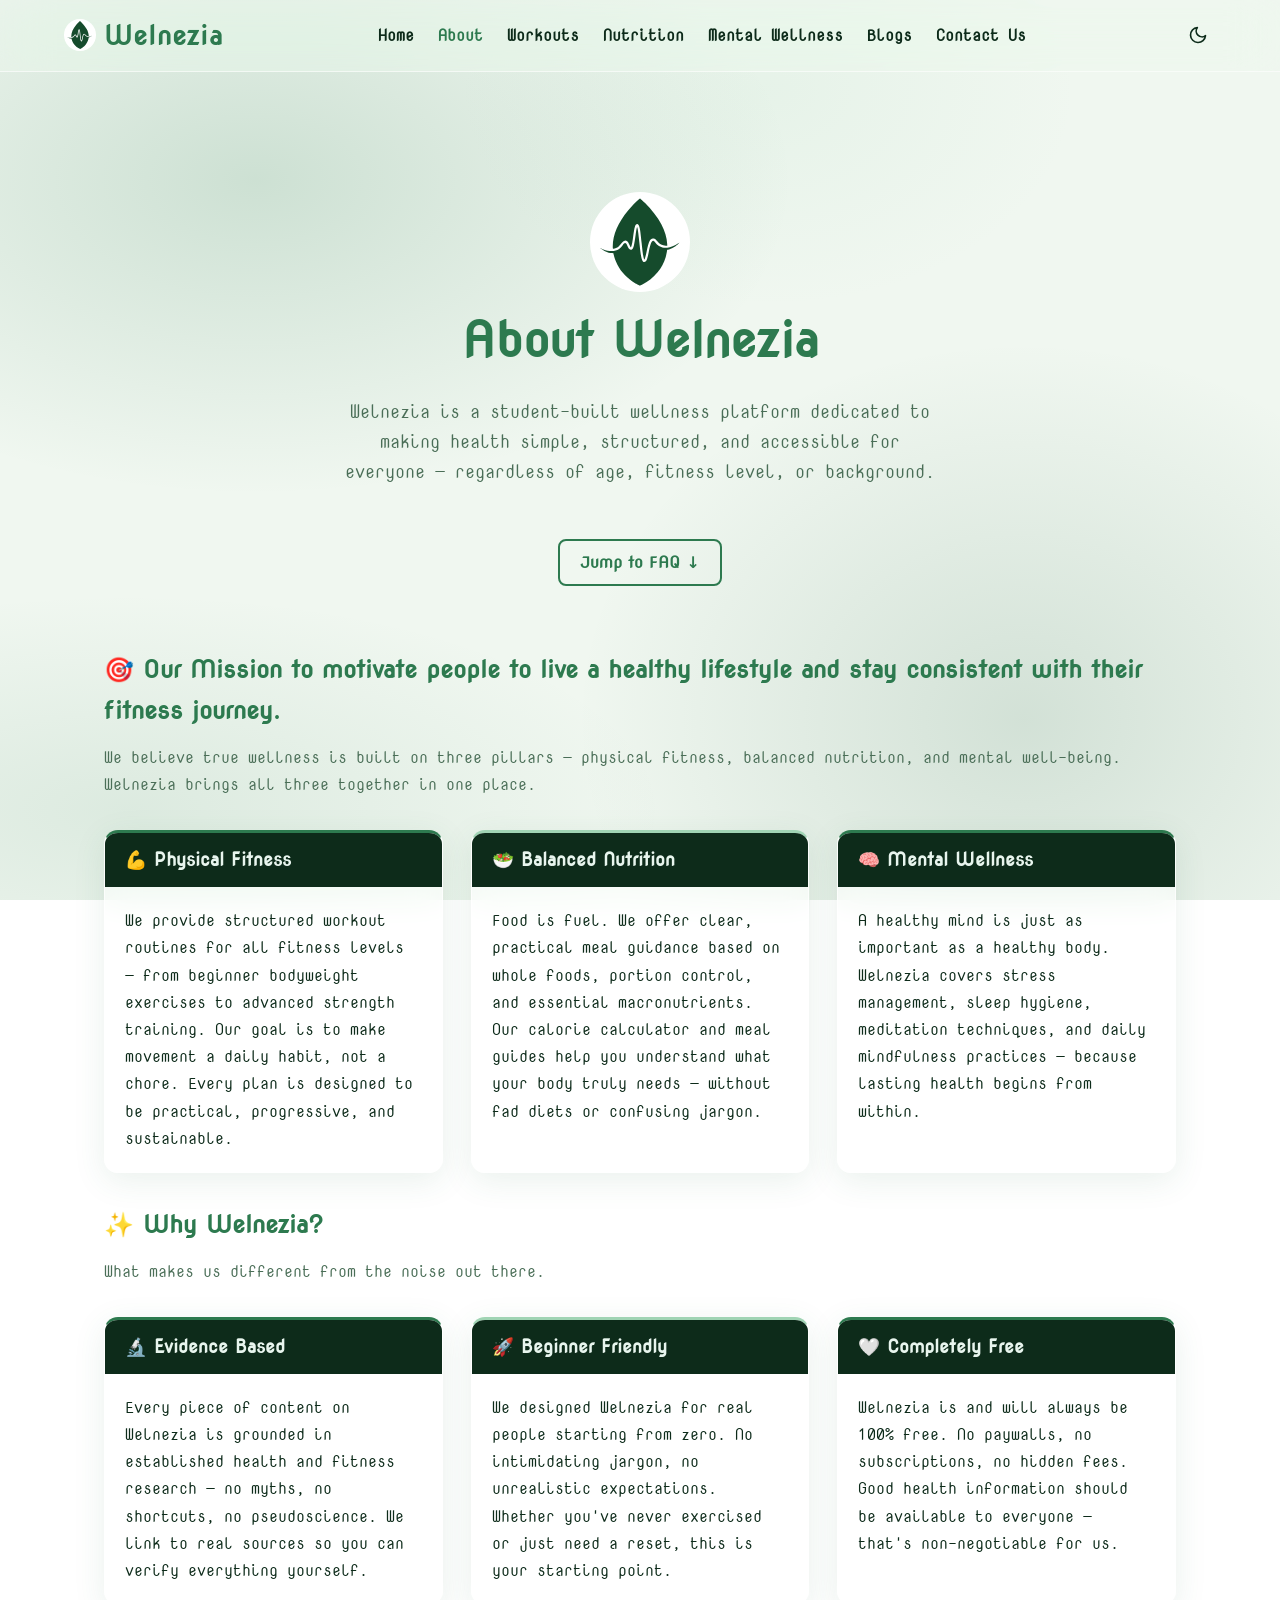
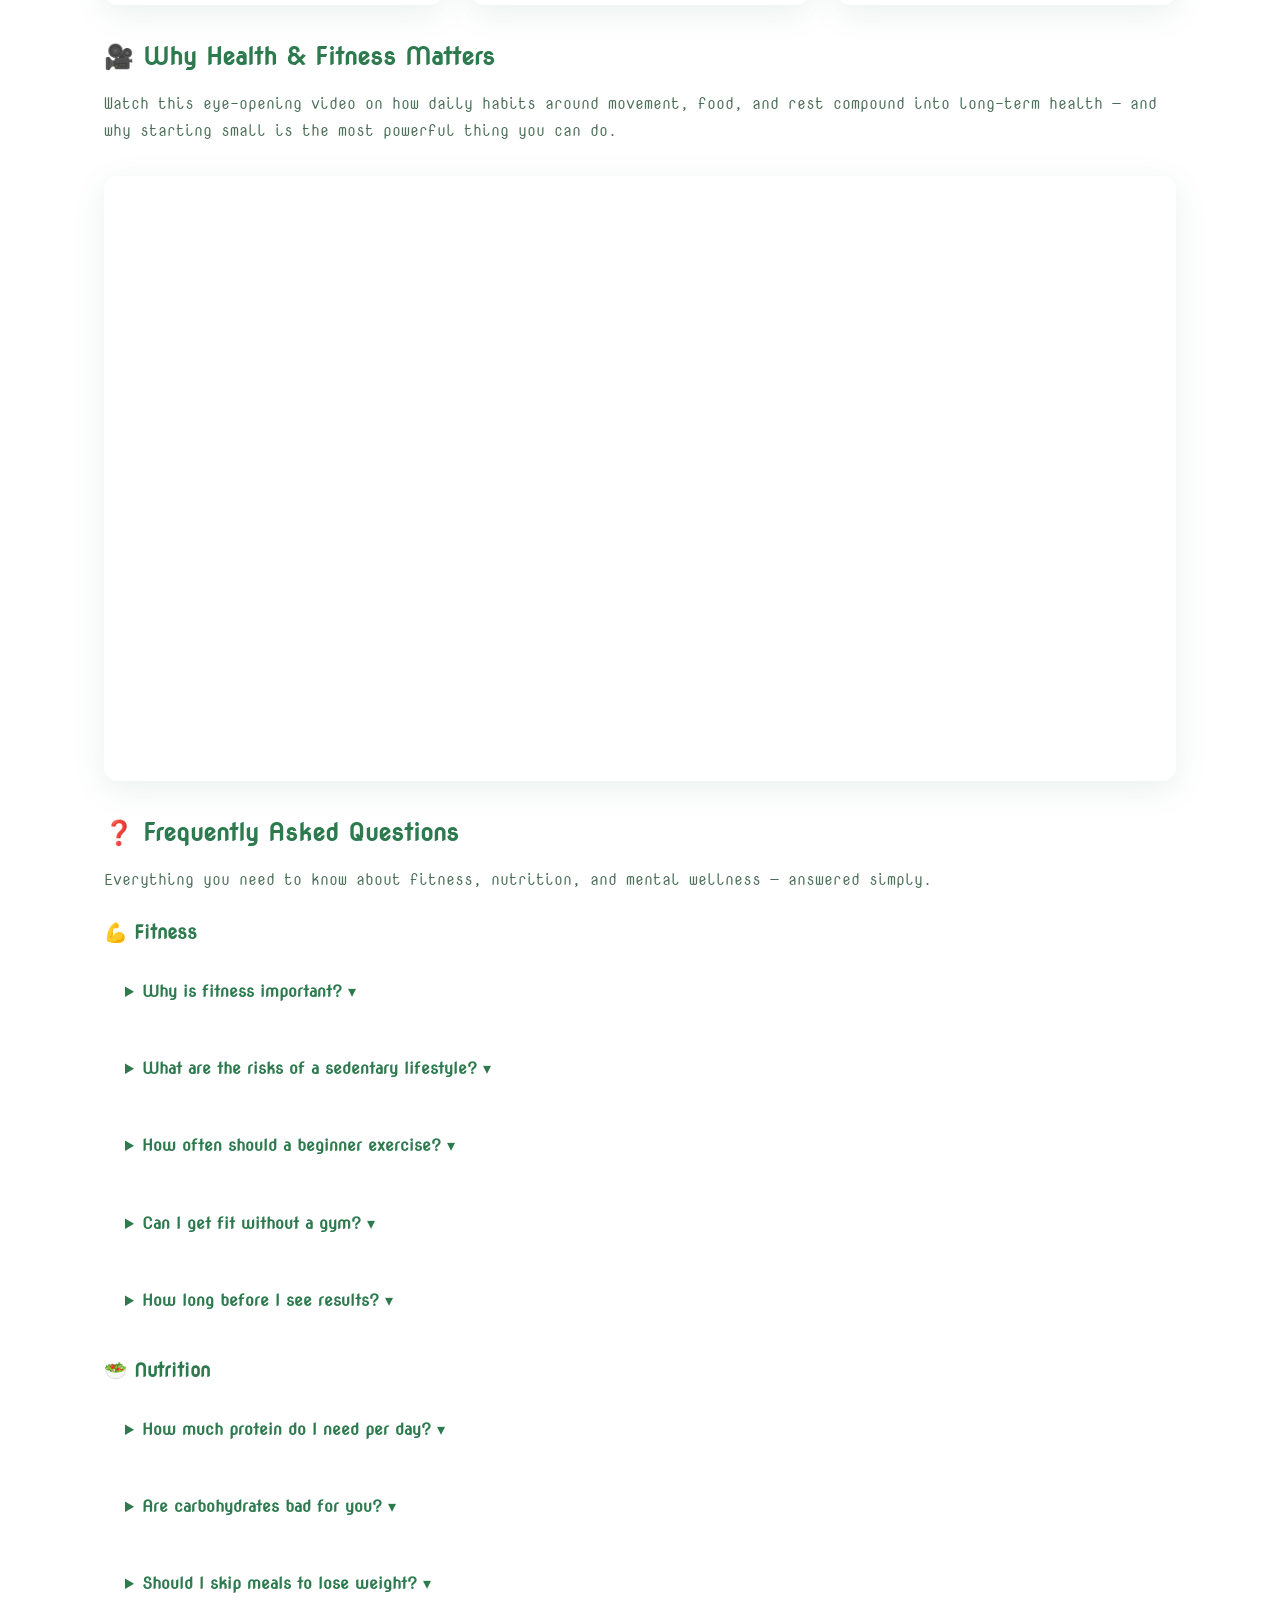
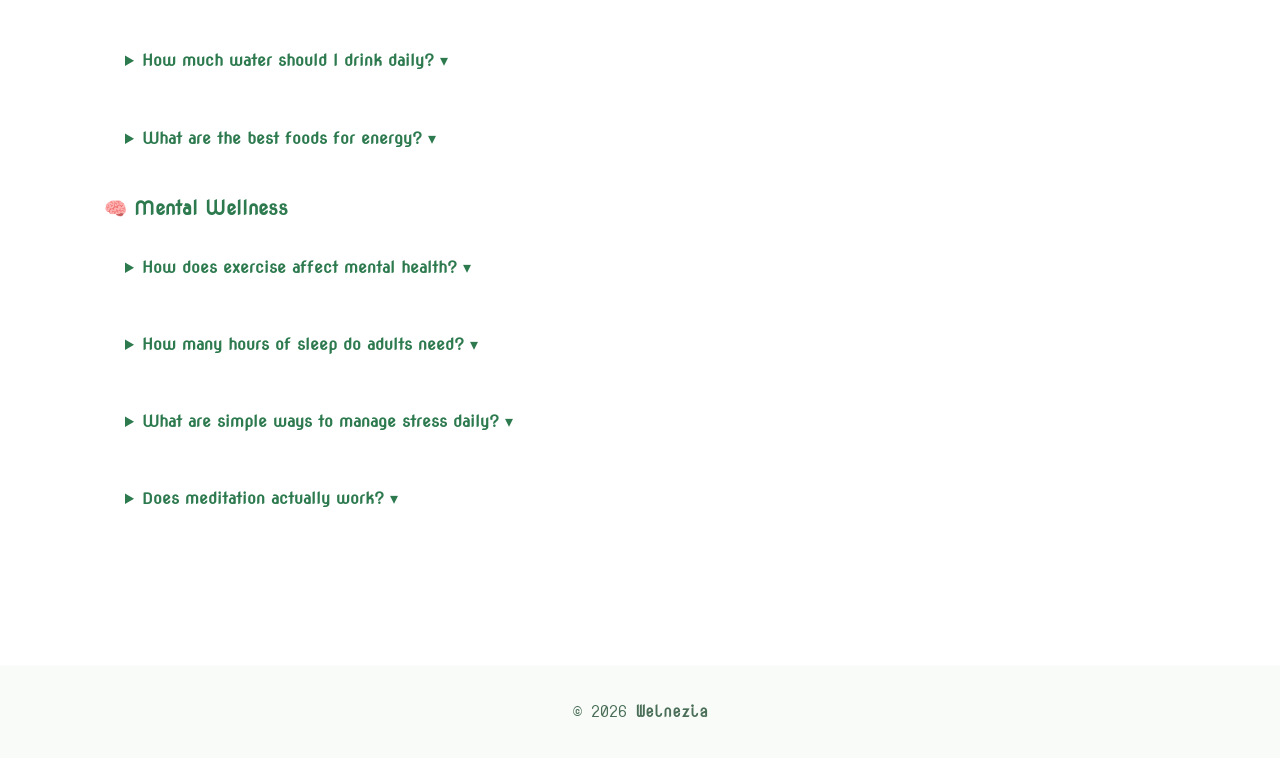
==== commit 47f6c4f3: "logo and favicon added" ====
--- a/about.html
+++ b/about.html
@@ -7,7 +7,7 @@
   <meta name="description" content="Welnezia – About us. Learn about our mission, vision and approach to health, fitness and mental wellness.">
   <meta name="keywords" content="about welnezia, health mission, fitness vision, wellness, nutrition">
   <meta property="og:title" content="Welnezia | About">
-  <meta property="og:image" content="https://picsum.photos/seed/welnezia/1200/630">
+  <link rel="icon" href="assets/welnezia.svg" type="image/svg+xml">
   <link rel="preconnect" href="https://fonts.googleapis.com">
   <link rel="preconnect" href="https://fonts.gstatic.com" crossorigin>
   <link href="https://fonts.googleapis.com/css2?family=Nova+Mono&family=Nova+Round&display=swap" rel="stylesheet">
@@ -63,7 +63,10 @@
 <body>
 
   <header>
-    <a href="index.html" class="logo">Welnezia</a>
+    <a href="index.html" class="logo" style="display: flex; align-items: center; gap: 8px;">
+      <img src="assets/welnezia.svg" alt="Welnezia Logo" style="width: 32px; height: 32px; display: block;">
+      Welnezia
+    </a>
     <nav>
       <ul class="nav-links">
         <li><a href="index.html">Home</a></li>
@@ -95,7 +98,8 @@
 
     <!-- Hero -->
     <section class="hero">
-      <h1>🌿 About Welnezia</h1>
+      <img src="assets/welnezia.svg" alt="Welnezia" style="width: 100px; height: 100px;">
+      <h1>About Welnezia</h1>
       <p>Welnezia is a student-built wellness platform dedicated to making health simple, structured, and accessible for everyone — regardless of age, fitness level, or background.</p>
       <a href="#faq" class="anchor-btn">Jump to FAQ &#8595;</a>
     </section>
--- a/css/style.css
+++ b/css/style.css
@@ -1,6 +1,9 @@
 @import url('https://fonts.googleapis.com/css2?family=Nova+Mono&family=Nova+Round&display=swap');
 
-/* ── Reset ── */
+
+/* ════════════════════════════════════════
+   RESET
+════════════════════════════════════════ */
 *, *::before, *::after { box-sizing: border-box; margin: 0; padding: 0; }
 html {
   scroll-behavior: smooth;
@@ -11,7 +14,10 @@
   max-width: 100%;
 }
 
-/* ── CSS Variables ── */
+
+/* ════════════════════════════════════════
+   CSS VARIABLES (Light Theme)
+════════════════════════════════════════ */
 :root {
   --green-50:  #e8f5ee;
   --green-100: #c8e6d4;
@@ -37,6 +43,10 @@
   --font-body:         'Nova Mono', monospace;
 }
 
+
+/* ════════════════════════════════════════
+   CSS VARIABLES (Dark Theme)
+════════════════════════════════════════ */
 [data-theme="dark"] {
   --bg:                #0a0f0b;
   --surface:           rgba(20,35,25,0.60);
@@ -52,7 +62,10 @@
   --error:             #f87171;
 }
 
-/* ── Mesh Gradient Background ── */
+
+/* ════════════════════════════════════════
+   MESH GRADIENT BACKGROUND
+════════════════════════════════════════ */
 body {
   font-family: var(--font-body);
   color: var(--text);
@@ -84,7 +97,10 @@
     var(--bg);
 }
 
-/* ── Glassmorphism Navbar ── */
+
+/* ════════════════════════════════════════
+   GLASSMORPHISM NAVBAR
+════════════════════════════════════════ */
 header {
   background: var(--nav-bg);
   backdrop-filter: blur(24px) saturate(180%);
@@ -107,6 +123,7 @@
   color: var(--primary);
   text-decoration: none;
   letter-spacing: 1px;
+  cursor: pointer;
 }
 
 .nav-links {
@@ -122,6 +139,7 @@
   font-family: var(--font-body);
   font-weight: 600;
   transition: color 0.2s;
+  cursor: pointer;
 }
 
 .nav-links a:hover,
@@ -141,6 +159,8 @@
   display: flex;
   align-items: center;
   justify-content: center;
+  width: 36px;
+  height: 36px;
   padding: 6px;
   border-radius: 6px;
   transition: background 0.2s;
@@ -148,7 +168,10 @@
 
 #theme-toggle:hover, #hamburger:hover { background: rgba(45,122,79,0.12); }
 
-/* ── Mobile Menu ── */
+
+/* ════════════════════════════════════════
+   MOBILE MENU
+════════════════════════════════════════ */
 #mobile-menu {
   display: none;
   position: fixed;
@@ -176,6 +199,7 @@
   padding: 0.5rem 0;
   border-bottom: 1px solid var(--border);
   transition: color 0.2s;
+  cursor: pointer;
 }
 
 #mobile-menu a:hover { color: var(--primary); }
@@ -187,7 +211,10 @@
   #hamburger  { display: flex; }
 }
 
-/* ── Main Layout ── */
+
+/* ════════════════════════════════════════
+   MAIN LAYOUT
+════════════════════════════════════════ */
 main {
   max-width: 1200px;
   margin: 0 auto;
@@ -202,7 +229,10 @@
   margin-bottom: 0.75rem;
 }
 
-/* ── Hero Section ── */
+
+/* ════════════════════════════════════════
+   HERO SECTION
+════════════════════════════════════════ */
 .hero {
   text-align: center;
   padding: 5rem 1rem 4rem;
@@ -211,7 +241,10 @@
 .hero h1 { font-size: 3rem; margin-bottom: 1rem; }
 .hero p  { font-size: 1.1rem; color: var(--text-muted); max-width: 600px; margin: 0 auto 2rem; }
 
-/* ── Glass Cards ── */
+
+/* ════════════════════════════════════════
+   GLASS CARDS
+════════════════════════════════════════ */
 .card {
   background: var(--surface);
   backdrop-filter: blur(16px) saturate(160%);
@@ -239,7 +272,10 @@
 
 .card-body { padding: 1.25rem; }
 
-/* ── Grid ── */
+
+/* ════════════════════════════════════════
+   GRID
+════════════════════════════════════════ */
 .grid-container {
   display: grid;
   grid-template-columns: repeat(auto-fit, minmax(280px, 1fr));
@@ -247,7 +283,10 @@
   margin: 2rem 0;
 }
 
-/* ── Buttons ── */
+
+/* ════════════════════════════════════════
+   BUTTONS
+════════════════════════════════════════ */
 .btn {
   display: inline-block;
   padding: 0.75rem 1.8rem;
@@ -264,7 +303,10 @@
 
 .btn:hover { transform: translateY(-2px); filter: brightness(1.12); }
 
-/* ── Tables ── */
+
+/* ════════════════════════════════════════
+   TABLES
+════════════════════════════════════════ */
 table           { width: 100%; border-collapse: collapse; margin: 2rem 0; }
 caption         { padding: 0.75rem; font-family: var(--font-display); color: var(--text-muted); }
 th, td          { padding: 0.85rem 1rem; border: 1px solid rgba(45,122,79,0.2); text-align: left; }
@@ -272,7 +314,10 @@
 tbody tr:nth-child(even) { background: rgba(45,122,79,0.05); }
 tfoot td        { font-weight: bold; background: rgba(45,122,79,0.08); }
 
-/* ── Forms ── */
+
+/* ════════════════════════════════════════
+   FORMS
+════════════════════════════════════════ */
 form {
   background: var(--surface);
   backdrop-filter: blur(16px);
@@ -290,7 +335,7 @@
 
 fieldset { border: 1px solid rgba(45,122,79,0.25); padding: 1.25rem; border-radius: 8px; }
 legend   { padding: 0 0.5rem; color: var(--primary); font-family: var(--font-display); }
-label    { font-weight: 600; display: block; margin-top: 0.5rem; }
+label    { font-weight: 600; display: block; margin-top: 0.5rem; cursor: pointer; }
 
 input[type="text"],
 input[type="email"],
@@ -308,6 +353,19 @@
   margin-top: 0.3rem;
 }
 
+/* ── Cursor UX cues ── */
+input[type="text"],
+input[type="email"],
+input[type="tel"],
+input[type="date"],
+input[type="number"],
+textarea            { cursor: text; }
+
+select              { cursor: pointer; }
+
+input[type="radio"],
+input[type="checkbox"] { cursor: pointer; }
+
 [data-theme="dark"] input,
 [data-theme="dark"] select,
 [data-theme="dark"] textarea { background: rgba(20,50,30,0.4); }
@@ -315,7 +373,29 @@
 input:focus, textarea:focus, select:focus { outline: 2px solid var(--primary); }
 .error-msg { color: var(--error); font-size: 0.82rem; display: none; }
 
-/* ── Details/Summary ── */
+
+/* ════════════════════════════════════════
+   DAILY MOTIVATION WIDGET
+════════════════════════════════════════ */
+.motivation-section {
+  text-align: center;
+  max-width: 700px;
+  margin: 2rem auto;
+}
+
+#motivationBox {
+  max-width: 600px;
+  margin: 1.5rem auto 0;
+}
+
+#motivationText {
+  color: var(--text-muted);
+}
+
+
+/* ════════════════════════════════════════
+   DETAILS / SUMMARY (FAQ Accordion)
+════════════════════════════════════════ */
 details {
   background: var(--surface);
   backdrop-filter: blur(12px);
@@ -325,16 +405,22 @@
   margin-bottom: 1rem;
 }
 
-summary    { cursor: pointer; color: var(--primary); font-family: var(--font-display); font-weight: 700; }
-details p  { margin-top: 0.75rem; color: var(--text-muted); }
-
-/* ── Media ── */
+summary   { cursor: pointer; color: var(--primary); font-family: var(--font-display); font-weight: 700; }
+details p { margin-top: 0.75rem; color: var(--text-muted); }
+
+
+/* ════════════════════════════════════════
+   MEDIA
+════════════════════════════════════════ */
 img, video      { max-width: 100%; height: auto; border-radius: 10px; }
 .media-wrapper  { margin: 2rem 0; text-align: center; max-width: 100%; overflow: hidden; }
 canvas          { border-radius: 10px; background: var(--surface); border: 1px solid var(--border); max-width: 100%; }
 iframe          { border-radius: 10px; max-width: 100%; }
 
-/* ── Footer ── */
+
+/* ════════════════════════════════════════
+   FOOTER
+════════════════════════════════════════ */
 footer {
   text-align: center;
   padding: 2rem;
@@ -347,16 +433,35 @@
   width: 100%;
 }
 
-/* ── Selectors / Pseudo-classes / Pseudo-elements ── */
-nav > ul > li > a:not(.active):hover  { opacity: 0.8; }
-.card:nth-child(odd)                  { border-top: 3px solid var(--primary); }
-.card:nth-child(even)                 { border-top: 3px solid var(--green-200); }
-input[type="checkbox"] + label        { cursor: pointer; }
-.card::before                         { content: ''; display: block; }
-details summary::after                { content: ' ▾'; }
-details[open] summary::after          { content: ' ▴'; }
-
-/* ── Responsive ── */
+
+/* ════════════════════════════════════════
+   SELECTORS, PSEUDO-CLASSES & PSEUDO-ELEMENTS
+════════════════════════════════════════ */
+
+/* Adjacent sibling — nav active underline indicator */
+.nav-links a.active + a { opacity: 1; }
+
+/* Descendant + :not() pseudo-class */
+nav > ul > li > a:not(.active):hover { opacity: 0.8; }
+
+/* nth-child on cards — alternating accent border */
+.card:nth-child(odd)  { border-top: 3px solid var(--primary); }
+.card:nth-child(even) { border-top: 3px solid var(--green-200); }
+
+/* Attribute selector on checkbox label */
+input[type="checkbox"] + label { cursor: pointer; }
+
+/* ::before pseudo-element — decorative card top line */
+.card::before { content: ''; display: block; }
+
+/* ::after pseudo-elements — FAQ arrow indicators */
+details summary::after       { content: ' ▾'; }
+details[open] summary::after { content: ' ▴'; }
+
+
+/* ════════════════════════════════════════
+   RESPONSIVE
+════════════════════════════════════════ */
 @media (max-width: 768px) {
   .hero h1         { font-size: 2rem; }
   .hero            { padding: 3rem 1rem 2rem; }
